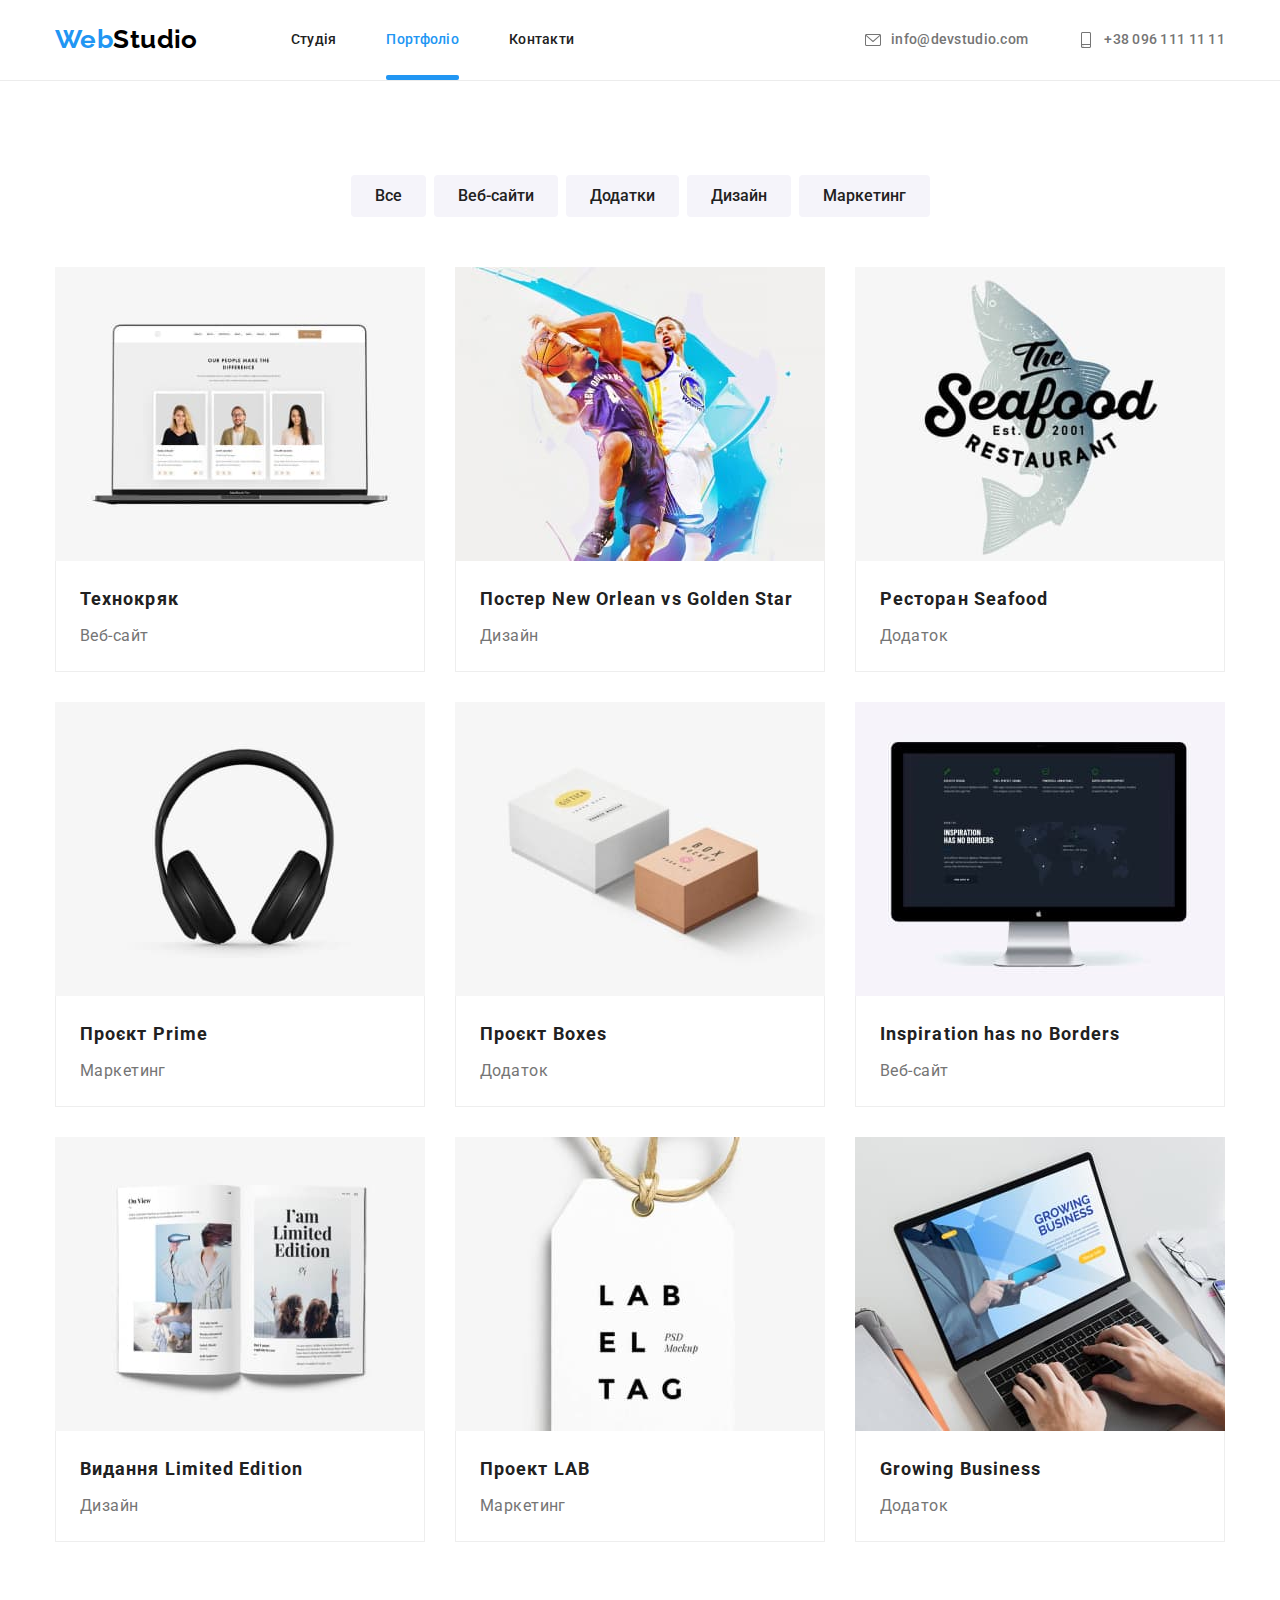
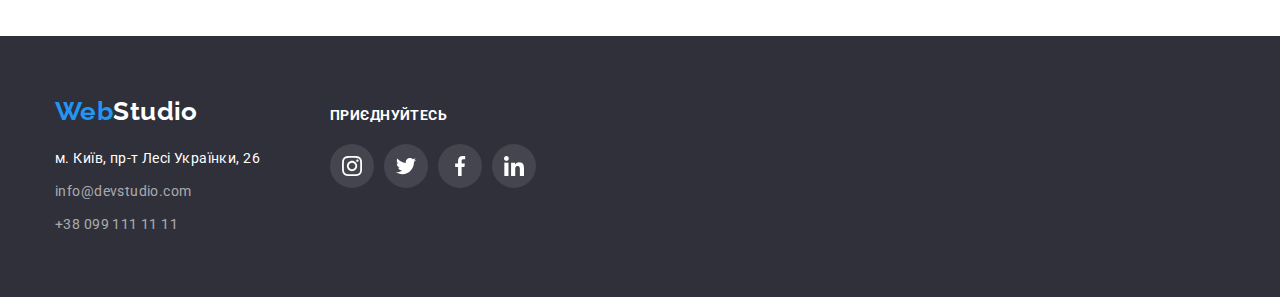
==== portfolio.html @ b6fcfdef "add previous rep" ====
<!DOCTYPE html>
<html lang="uk">
  <head>
    <meta charset="UTF-8" />
    <meta http-equiv="X-UA-Compatible" content="IE=edge" />
    <meta name="viewport" content="width=device-width, initial-scale=1.0" />
    <title>Portfolio</title>
    <link rel="preconnect" href="https://fonts.googleapis.com" />
    <link rel="preconnect" href="https://fonts.gstatic.com" crossorigin />
    <link
      href="https://fonts.googleapis.com/css2?family=Raleway:wght@700&family=Roboto:wght@400;500;700;900&display=swap"
      rel="stylesheet"
    />
    <link
      rel="stylesheet"
      href="https://cdnjs.cloudflare.com/ajax/libs/modern-normalize/1.1.0/modern-normalize.min.css"
    />
    <link rel="stylesheet" href="./css/styles.css" />
  </head>

  <body>
    <!-- шапка -->

    <header class="page-header">
      <div class="container">
        <nav class="nav">
          <a class="logo" href="./index.html"
            ><span class="logo-web">Web</span>Studio</a
          >

          <ul class="site-nav list">
            <li class="item"><a href="./index.html" class="link">Студія</a></li>
            <li class="item current">
              <a href="./portfolio.html" class="link">Портфоліо</a>
            </li>
            <li class="item"><a href="" class="link">Контакти</a></li>
          </ul>
        </nav>

        <ul class="contacts-header list">
          <li class="item">
            <a href="mailto:info@devstudio.com" class="link"
              ><svg class="icons envelope" width="16" height="16">
                <use xlink:href="./images/sprite-icons.svg#envelope" ></use></svg
              >info@devstudio.com</a
            >
          </li>
          <li class="item">
            <a href="tel:+380961111111" class="link"
              ><svg class="icons smartphone" width="16" height="16">
                <use xlink:href="./images/sprite-icons.svg#smartphone"></use></svg
              >+38 096 111 11 11</a
            >
          </li>
        </ul>
      </div>
    </header>

    <!-- Портфоліо -->

    <main>
      <section class="portfolio">
        <div class="container">
          <ul class="list-btn">
            <li class="item-btn">
              <button type="button" class="portfolio-btn">Все</button>
            </li>
            <li class="item-btn">
              <button type="button" class="portfolio-btn">Веб-сайти</button>
            </li>
            <li class="item-btn">
              <button type="button" class="portfolio-btn">Додатки</button>
            </li>
            <li class="item-btn">
              <button type="button" class="portfolio-btn">Дизайн</button>
            </li>
            <li class="item-btn">
              <button type="button" class="portfolio-btn">Маркетинг</button>
            </li>
          </ul>

          <ul class="list">
            <li class="item">
              <a
              class="link-card" href="#" target="_blank">
              <div class="card-overlay">
              <img
                src="./images/imgp1.jpg"
                width="370"
                alt="3 людини на карточках"
              />
              <p class="card-text-overlay">Ресурс пропонує комплексні пропозиції з різним рівнем функціоналу та сервісів. Все це дозволить відвідувачу отримати вичерпні відомості про компанію чи приватну особу.</p>
              </div>
              <div class="card">
                <h2 class="portfolio-title">Технокряк</h2>
                <p>Веб-сайт</p>
              </div>
              </a>
            </li>
            <li class="item">
              <a
              class="link-card" href="#" target="_blank">
              <div class="card-overlay">
              <img
                src="./images/imgp2.jpg"
                width="370"
                alt="2 людини грають в баскетбол"
              />
              <p class="card-text-overlay">Ресурс пропонує комплексні пропозиції з різним рівнем функціоналу та сервісів. Все це дозволить відвідувачу отримати вичерпні відомості про компанію чи приватну особу.</p>
              </div>
              <div class="card">
                <h2 class="portfolio-title">
                  Постер New Orlean vs Golden Star
                </h2>
                <p>Дизайн</p>
              </div>
              </a>
            </li>
            <li class="item">
              <a
              class="link-card" href="#" target="_blank">
              <div class="card-overlay">
              <img src="./images/imgp3.jpg" width="370" alt="логотип риба" />
              <p class="card-text-overlay">Ресурс пропонує комплексні пропозиції з різним рівнем функціоналу та сервісів. Все це дозволить відвідувачу отримати вичерпні відомості про компанію чи приватну особу.</p>
              </div>
              <div class="card">
                <h2 class="portfolio-title">Ресторан Seafood</h2>
                <p>Додаток</p>
              </div>
              </a>
            </li>
            <li class="item">
              <a
              class="link-card" href="#" target="_blank">
              <div class="card-overlay">
              <img src="./images/imgp4.jpg" width="370" alt="навушники" />
              <p class="card-text-overlay">Ресурс пропонує комплексні пропозиції з різним рівнем функціоналу та сервісів. Все це дозволить відвідувачу отримати вичерпні відомості про компанію чи приватну особу.</p>
              </div>
              <div class="card">
                <h2 class="portfolio-title">Проєкт Prime</h2>
                <p>Маркетинг</p>
              </div>
              </a>
            </li>
            <li class="item">
              <a
              class="link-card" href="#" target="_blank">
              <div class="card-overlay">
              <img
                src="./images/imgp5.jpg"
                width="370"
                alt="2 коробки білий та світлокоричневий"
              />
              <p class="card-text-overlay">Ресурс пропонує комплексні пропозиції з різним рівнем функціоналу та сервісів. Все це дозволить відвідувачу отримати вичерпні відомості про компанію чи приватну особу.</p>
              </div>
              <div class="card">
                <h2 class="portfolio-title">Проєкт Boxes</h2>
                <p>Додаток</p>
              </div>
              </a>
            </li>
            <li class="item">
              <a
              class="link-card" href="#" target="_blank">
              <div class="card-overlay">
              <img
                src="./images/imgp6.jpg"
                width="370"
                alt="монітор з зображенням"
              />
              <p class="card-text-overlay">Ресурс пропонує комплексні пропозиції з різним рівнем функціоналу та сервісів. Все це дозволить відвідувачу отримати вичерпні відомості про компанію чи приватну особу.</p>
              </div>
              <div class="card">
                <h2 class="portfolio-title">Inspiration has no Borders</h2>
                <p>Веб-сайт</p>
              </div>
              </a>
            </li>
            <li class="item">
              <a
              class="link-card" href="#" target="_blank">
              <div class="card-overlay">
              <img src="./images/imgp7.jpg" width="370" alt="журнал" />
              <p class="card-text-overlay">Ресурс пропонує комплексні пропозиції з різним рівнем функціоналу та сервісів. Все це дозволить відвідувачу отримати вичерпні відомості про компанію чи приватну особу.</p>
              </div>
              <div class="card">
                <h2 class="portfolio-title">Видання Limited Edition</h2>
                <p>Дизайн</p>
              </div>
              </a>
            </li>
            <li class="item">
              <a
              class="link-card" href="#" target="_blank">
              <div class="card-overlay">
              <img
                src="./images/imgp8.jpg"
                width="370"
                alt="бірка білого кольору"
              />
              <p class="card-text-overlay">Ресурс пропонує комплексні пропозиції з різним рівнем функціоналу та сервісів. Все це дозволить відвідувачу отримати вичерпні відомості про компанію чи приватну особу.</p>
              </div>
              <div class="card">
                <h2 class="portfolio-title">Проект LAB</h2>
                <p>Маркетинг</p>
              </div>
              </a>
            </li>
            <li class="item">
              <a
              class="link-card" href="#" target="_blank">
              <div class="card-overlay">
              <img
                src="./images/imgp9.jpg"
                width="370"
                alt="ноутбук з руками"
              />
              <p class="card-text-overlay">Ресурс пропонує комплексні пропозиції з різним рівнем функціоналу та сервісів. Все це дозволить відвідувачу отримати вичерпні відомості про компанію чи приватну особу.</p>
              </div>
              <div class="card">
                <h2 class="portfolio-title">Growing Business</h2>
                <p>Додаток</p>
              </div>
              </a>
            </li>
          </ul>
        </div>
      </section>
    </main>

    <!-- підвал -->

    <footer class="footer">
      <div class="container">
        <div class="logo-address">
          <a class="logo" href="./index.html"
            ><span class="logo-web">Web</span>Studio</a
          >

          <address>
            <ul class="list">
              <li class="footer-list">
                <a
                  href="https://goo.gl/maps/cwUCHpKbUyFMeZRM7"
                  target="_blank"
                  rel="noopener noreferrer nofollow"
                  class="contacts-footer link address-link"
                  >м. Київ, пр-т Лесі Українки, 26</a
                >
              </li>
              <li class="footer-list">
                <a href="mailto:info@devstudio.com" class="contacts-footer link"
                  >info@devstudio.com</a
                >
              </li>
              <li class="footer-list">
                <a href="tel:+380961111111" class="contacts-footer link"
                  >+38 099 111 11 11</a
                >
              </li>
            </ul>
          </address>
        </div>
        <div class="submit">
          <p class="submit-title">Приєднуйтесь</p>
          <ul class="socials">
            <li class="item">
              <a
                class="socials-links"
                href="https://www.instagram.com/"
                target="_blank"
                ><svg class="icons">
                  <use href="./images/sprite-icons.svg#instagram"></use></svg
              ></a>
            </li>
            <li class="item">
              <a
                class="socials-links"
                href="https://twitter.com/"
                target="_blank"
                ><svg class="icons">
                  <use href="./images/sprite-icons.svg#twitter"></use></svg
              ></a>
            </li>
            <li class="item">
              <a class="socials-links" href="www.facebook.com" target="_blank"
                ><svg class="icons">
                  <use href="./images/sprite-icons.svg#facebook"></use></svg
              ></a>
            </li>
            <li class="item">
              <a
                class="socials-links"
                href="https://linkedin.com/"
                target="_blank"
                ><svg class="icons">
                  <use href="./images/sprite-icons.svg#linkedin"></use></svg
              ></a>
            </li>
          </ul>
        </div>
      </div>
    </footer>
  </body>
</html>
---- css/styles.css ----
:root {
  --bcg-white-color: #ffffff;
  --bcg-grey-color: #f5f4fa;
  --bcg-black-color: #2f303a;
  --btn-blue-color: #2196f3;
  --text-color: #757575;
  --text-h-color: #212121;
  --text-logo-color: #000000;
}

body {
  margin: 0;
  background-color: var(--bcg-white-color);
  color: var(--text-color);
  font-family: "Roboto", sans-serif;
  font-weight: 400;
  font-size: 14px;

  letter-spacing: 0.03em;
}

/* захований текст */

.visually-hidden {
  position: absolute;
  white-space: nowrap;
  width: 1px;
  height: 1px;
  overflow: hidden;
  border: 0;
  padding: 0;
  clip: rect(0 0 0 0);
  clip-path: inset(50%);
  margin: -1px;
}

/* Властивості контейнерів */

.container {
  margin-left: auto;
  margin-right: auto;
  width: 1200px;
  padding: 0 15px;
}

/* обнулення меж списків та заголовків */

.list,
.list-btn {
  padding: 0;
  margin: 0;
  list-style: none;
}

h1,
h2,
h3,
h4,
h5,
h6,
p {
  margin-top: 0;
  margin-bottom: 0;
}

img {
  display: block;
  max-width: 100%;
  height: auto;
}

/* Властивості заголовків */

.section-title {
  font-weight: 700;
  font-size: 36px;
  line-height: 1.16;
  text-align: center;

  color: var(--text-h-color);
}

/* СТУДІЯ */

/* флекс шапки */

.page-header > .container {
  display: flex;
  justify-content: space-between;
}

.nav {
  display: flex;
  justify-content: space-between;
  align-items: center;
}

.nav > .list {
  display: flex;
  padding: 0;
}

/* шапка */

.page-header ul {
  list-style: none;
}

.page-header {
  display: flex;
  border-bottom: 1px solid #ececec;
}

/* логотип */

.logo {
  font-family: "Raleway", sans-serif;
  font-weight: 700;
  font-size: 26px;
  line-height: 1.2;
  color: var(--text-logo-color);
  text-decoration: none;

  margin-right: 93px;
}

.logo-web {
  color: var(--btn-blue-color);
}

/* навігація */

.site-nav .link {
  display: block;
  padding-top: 32px;
  padding-bottom: 32px;

  font-weight: 500;
  font-size: 14px;
  line-height: 1.14;
  letter-spacing: 0.02em;
  color: var(--text-h-color);
  text-decoration: none;

  transition: color 250ms cubic-bezier(0.4, 0, 0.2, 1);
}

.site-nav .item:not(:last-child) {
  margin-right: 50px;
}

.site-nav .item {
  position: relative;
}

.site-nav .link::after {
  content: "";

  position: absolute;
  left: 0;
  bottom: 0;

  display: block;
  width: 100%;
  height: 5px;
  background-color: var(--btn-blue-color);
  border-radius: 2px;

  opacity: 0;
}

.current .link::after,
.current .link {
  color: var(--btn-blue-color);
  opacity: 1;
}

/* Посилання */

.link {
  text-decoration: none;
}

.contacts-header .link:hover,
.contacts-header .link:focus,
.page-header .link:hover,
.page-header .link:focus {
  color: var(--btn-blue-color);
}

/* контакти */

.contacts-header {
  display: flex;
  align-items: center;
  margin-left: auto;

  font-weight: 500;
  font-size: 14px;
  line-height: 1.14;
  letter-spacing: 0.02em;
  color: var(--text-color);
}

.contacts-header .item:not(:last-child) {
  margin-right: 50px;
}

.contacts-header .link {
  display: flex;
  align-items: center;
  padding-top: 32px;
  padding-bottom: 32px;
  color: var(--text-color);

  transition: color 250ms cubic-bezier(0.4, 0, 0.2, 1);
}

/* Іконки */

.contacts-header .icons {
  border: 0;
  margin: 0;
  margin-right: 10px;
  padding: 0;
  fill: currentColor;
}

/* Герой та бекдроп */

.hero {
  background-color: var(--bcg-black-color);
  padding: 200px 0;
  margin-right: auto;
  margin-left: auto;
  height: 600px;
  max-width: 1600px;

  background-image: linear-gradient(
      to right,
      rgba(0, 0, 0, 0.4),
      rgba(47, 48, 58, 0.4) 40%
    ),
    url("../images/hero.jpg");
  background-size: cover;
  background-repeat: no-repeat;
  background-position: center;
}

.hero > .container {
  display: flex;
  flex-direction: column;
  align-items: center;
  justify-content: center;
}

.hero .hero-title {
  margin-top: 0;
  margin-bottom: 30px;

  font-weight: 900;
  font-size: 44px;
  line-height: 1.36;
  text-transform: uppercase;
  letter-spacing: 0.06em;
  text-align: center;
  color: var(--bcg-white-color);
  width: 696px;
}

.backdrop {
  position: fixed;
  top: 0;
  left: 0;
  width: 100%;
  height: 100%;

  background-color: rgba(0, 0, 0, 0.2);

  opacity: 1;
  transition: opacity 250ms cubic-bezier(0.4, 0, 0.2, 1);
}

.backdrop.is-hidden {
  opacity: 0;
  pointer-events: none;
}

.backdrop.is-hidden .modal {
  transform: scale(1.1) translate(-50%, -50%);
  opacity: 0;
}

.modal {
  position: absolute;
  display: flex;
  top: 50%;
  left: 50%;
  transform: scale(1) translate(-50%, -50%);

  min-height: 581px;
  min-width: 528px;
  padding: 15px;

  background-color: var(--bcg-white-color);
  box-shadow: 0px 1px 3px rgba(0, 0, 0, 0.12), 0px 1px 1px rgba(0, 0, 0, 0.14),
    0px 2px 1px rgba(0, 0, 0, 0.2);
  border-radius: 4px;

  opacity: 1;

  transition: transform 250ms cubic-bezier(0.4, 0, 0.2, 1),
    opacity 250ms cubic-bezier(0.4, 0, 0.2, 1);
}

.hero-btn-close {
  position: absolute;
  display: flex;
  justify-content: center;
  align-items: center;
  top: 8px;
  right: 8px;

  width: 30px;
  height: 30px;

  color: var(--text-logo-color);
  background-color: var(--bcg-white-color);
  border: 1px solid rgba(0, 0, 0, 0.1);
  border-radius: 100%;
}

.btn-close-svg {
  width: 11px;
  height: 11px;
  fill: currentColor;
}

.hero-btn-close:hover,
.hero-btn-close:focus {
  /* color: var(--btn-blue-color); */
  border: 1px solid var(--btn-blue-color);
}
/* кнопка */

.hero-btn {
  display: inline-block;
  color: var(--bcg-white-color);
  font-weight: 700;
  font-size: 16px;
  line-height: 1.88;
  align-items: center;
  text-align: center;
  letter-spacing: 0.06em;
  border: 0;
  padding: 10px 32px;
  background: var(--btn-blue-color);
  box-shadow: 0px 4px 4px rgba(0, 0, 0, 0.15);
  border-radius: 4px;
}

.hero-btn:hover,
.hero-btn:focus {
  cursor: pointer;
  background-color: #188ce8;
}

/* Особливості компанії */

.features {
  padding-top: 94px;
}

.features .list {
  display: flex;
  flex-wrap: wrap;
}

.features .item {
  width: 270px;
  margin-right: 30px;
}

.features .item:nth-child(4n) {
  margin-right: 0px;
}

.features-title {
  color: var(--text-h-color);
  font-weight: 700;
  font-size: 14px;
  line-height: 1.14;
  text-transform: uppercase;
  margin-bottom: 10px;
}

.features p {
  font-size: 14px;
  line-height: 1.71;
}

/* Особливості > зображення */

.icon-box {
  display: flex;
  justify-content: center;
  align-items: center;
  margin-bottom: 30px;
  width: 270px;
  height: 120px;
  background-color: var(--bcg-grey-color);
  color: var(--text-h-color);
}

.features-icons {
  border: 0;
  margin: 0;

  width: 70px;
  height: 70px;
  fill: currentColor;
}
/* Чим ми займаємося */

.work {
  padding-top: 94px;
  padding-bottom: 94px;
}

.work .list {
  display: flex;
  flex-wrap: wrap;
}

.work-title {
  margin-bottom: 50px;
}

.work .item {
  margin-right: 30px;
}

.work .item:nth-child(3n) {
  margin-right: 0px;
}

.work > .item > img {
  display: block;
}

.work-overlay {
  position: relative;
}

.work-text-overlay {
  display: flex;
  justify-content: center;
  align-items: center;
  content: "";
  position: absolute;

  width: 100%;
  height: 70px;
  bottom: 0;
  left: 50%;
  transform: translate(-50%, 0%);

  background-color: rgba(47, 48, 58, 0.8);
}

.work-overlay .work-text-forward {
  font-weight: 700;
  font-size: 14px;
  line-height: 1.14;
  text-align: center;
  text-transform: uppercase;

  color: var(--bcg-white-color);
}

/* Команда*/

.team {
  padding-top: 94px;
  padding-bottom: 94px;
}

.team .list {
  display: flex;
  flex-wrap: wrap;
}

.team {
  background-color: var(--bcg-grey-color);
}
.team > .item {
  display: flex;
  justify-content: center;
  align-items: center;
}

.team .item {
  background-color: var(--bcg-white-color);
  box-shadow: 0px 1px 3px rgba(0, 0, 0, 0.12), 0px 1px 1px rgba(0, 0, 0, 0.14),
    0px 2px 1px rgba(0, 0, 0, 0.2);
  border-radius: 0px 0px 4px 4px;

  margin-right: 30px;
}

.team .item:nth-child(4n) {
  margin-right: 0;
}

.team-title {
  margin-bottom: 50px;
}

.team img {
  display: block;
}

.name-title {
  color: var(--text-h-color);
  font-weight: 500;
  font-size: 16px;
  line-height: 1.19;
  padding-top: 30px;
  margin-bottom: 10px;
  text-align: center;
}

.team p {
  font-size: 16px;
  line-height: 1.19;
  margin-bottom: 16px;
  text-align: center;
}

.team p:hover {
  text-shadow: 0px 4px 4px rgba(0, 0, 0, 0.25);
}
.team p:focus {
  text-shadow: 0px 4px 4px rgba(0, 0, 0, 0.25);
}

.socials {
  padding: 0;
  display: flex;
  list-style: none;
  margin: 0 32px;
  padding-bottom: 30px;
  justify-content: space-between;
}

/* Іконки соціальної мережи команди */

.socials-links {
  display: flex;
  align-items: center;
  justify-content: center;
  width: 44px;
  height: 44px;
  border: 0;
  border-radius: 50%;
  color: #afb1b8;
  transition: color 250ms cubic-bezier(0.4, 0, 0.2, 1), background-color 250ms cubic-bezier(0.4, 0, 0.2, 1);
}

.socials-links .icons {
  display: flex;
  align-self: center;
  width: 20px;
  height: 20px;
  fill: currentColor;
}

.socials-links:hover,
.socials-links:focus {
  background-color: var(--btn-blue-color);
  color: var(--bcg-white-color);
}

/* Клієнти */

.clients {
  padding-bottom: 94px;
  padding-top: 94px;
}

.clients-title {
  margin-bottom: 50px;
}

.clients-list {
  display: flex;
  justify-content: center;
}

.clients-list > .item:not(:last-child) {
  margin-right: 30px;
}

.clients-list .clients-link {
  display: flex;
  align-items: center;
  justify-content: center;

  width: 170px;
  height: 92px;
  color: #afb1b8;
  border: 1px solid #afb1b8;
  border-radius: 4px;
  cursor: pointer;

  transition: color 250ms cubic-bezier(0.4, 0, 0.2, 1), border-color 250ms cubic-bezier(0.4, 0, 0.2, 1);
}

.clients-link .icons {
  fill: currentColor;
}

.clients-list .clients-link:focus,
.clients-list .clients-link:hover {
  color: var(--btn-blue-color);
  border-color: var(--btn-blue-color);
}

/* Підвал */

.footer {
  display: flex;
  background-color: var(--bcg-black-color);
  color: var(--bcg-white-color);
  padding-top: 60px;
  padding-bottom: 60px;
}

.footer-list .address-link {
  color: rgba(255, 255, 255, 1);
}



.footer .container {
  display: flex;
}

.footer .socials-links .socials {
  display: flex;
}

.footer .logo-address li:not(:last-child) {
  margin-bottom: 9px;
}

.logo-address {
  margin-right: 70px;
}

.footer .logo {
  display: inline-block;
  color: var(--bcg-white-color);
  margin-bottom: 20px;
  margin-right: 0;
  padding-right: 0;
}

.contacts-footer {
  font-style: normal;
  font-weight: 400;
  font-size: 14px;
  line-height: 1.71;
  color: rgba(255, 255, 255, 0.6);

  transition: color 250ms cubic-bezier(0.4, 0, 0.2, 1);
}

.footer-list .contacts-footer:hover,
.footer-list .contacts-footer:focus {
  color: var(--btn-blue-color);
}

.footer .submit {
  padding-top: 12px;
}

.submit .socials {
  margin: 0;
  padding-bottom: 0;
}

.submit .socials-links {
  display: flex;
  padding: 0;
  margin: 0;

  align-items: center;
  justify-content: center;

  width: 44px;
  height: 44px;
  border-radius: 50%;

  background-color: rgba(255, 255, 255, 0.1);
  color: var(--bcg-white-color);

  transition: background-color 250ms cubic-bezier(0.4, 0, 0.2, 1);
}

.submit .socials-links:hover,
.submit .socials-links:focus {
  background-color: var(--btn-blue-color);
}

.submit .item:not(:last-child) {
  margin-top: 0;
  margin-right: 10px;
}

.submit .item {
  margin: 0;
}

.submit .socials-links .icons {
  width: 20px;
  height: 20px;
  fill: currentColor;

  transition: color 250ms cubic-bezier(0.4, 0, 0.2, 1);
}

.socials-links .icons:hover,
.socials-links .icons:focus {
  color: var(--bcg-white-color);
}

.submit-title {
  margin: 0;
  margin-bottom: 20px;

  color: var(--bcg-white-color);

  font-weight: 700;
  line-height: 1.14;
  text-transform: uppercase;
}

/* ПОРТФОЛІО */

.portfolio {
  padding-top: 94px;
  padding-bottom: 94px;
}

/* Фільт */

.portfolio .list-btn {
  display: flex;
  justify-content: center;
  margin-bottom: 50px;
}

.portfolio-btn {
  font-family: "Roboto", sans-serif;
  background-color: var(--bcg-grey-color);
  color: var(--text-h-color);
  font-style: normal;
  font-weight: 500;
  font-size: 16px;
  line-height: 1.62;
  text-align: center;

  border-color: transparent;
  border-radius: 4px;
  padding: 6px 22px;

  transform: background-color 250ms cubic-bezier(0.4, 0, 0.2, 1),
    color 250ms cubic-bezier(0.4, 0, 0.2, 1),
    box-shadow 250ms cubic-bezier(0.4, 0, 0.2, 1);
}

.item-btn:not(:last-child) {
  margin-right: 8px;
}

.portfolio-btn:hover,
.portfolio-btn:focus {
  background-color: var(--btn-blue-color);
  color: var(--bcg-white-color);
  cursor: pointer;
  box-shadow: 0px 3px 1px rgba(0, 0, 0, 0.1), 0px 1px 2px rgba(0, 0, 0, 0.08),
    0px 2px 2px rgba(0, 0, 0, 0.12);
}

/* Список робіт */

.portfolio .list {
  display: flex;
  flex-wrap: wrap;
}

/* .portfolio .item:hover,
.portfolio .item:focus {
  
} */

.portfolio .item:not(:nth-child(3n)) {
  margin-right: 30px;
}

.portfolio .item:not(:nth-last-child(-n + 3)) {
  margin-bottom: 30px;
}

.link-card {
  display: block;
  text-decoration: none;
}

.link-card:hover,
.link-card:focus {
  box-shadow: 0px 1px 1px rgba(0, 0, 0, 0.12), 0px 4px 4px rgba(0, 0, 0, 0.06),
    1px 4px 6px rgba(0, 0, 0, 0.16);
}

.card {
  border: 1px solid #eeeeee;
  padding: 20px 24px;
  border-top: 0;
}

.card p {
  font-size: 16px;
  line-height: 1.88;
  text-decoration: none;
  color: var(--text-color);
}

.portfolio-title {
  color: var(--text-h-color);
  font-weight: 700;
  font-size: 18px;
  line-height: 2;
  letter-spacing: 0.06em;
  margin-bottom: 4px;
}

.card-overlay {
  position: relative;
  overflow: hidden;
}

.card-text-overlay {
  content: "";
  position: absolute;
  display: inline-block;
  width: 100%;
  height: 100%;
  top: 0;

  font-weight: 400;
  font-size: 18px;
  line-height: 1.55;
  margin: 0;
  padding: 32px 24px;

  transform: translateY(101%);
  transition: transform 250ms cubic-bezier(0.4, 0, 0.2, 1);

  color: var(--bcg-white-color);
  background-color: rgba(33, 150, 243, 0.9);
}

.card-overlay:hover .card-text-overlay,
.card-overlay .card-text-overlay:focus {
  transform: translateY(0);
}
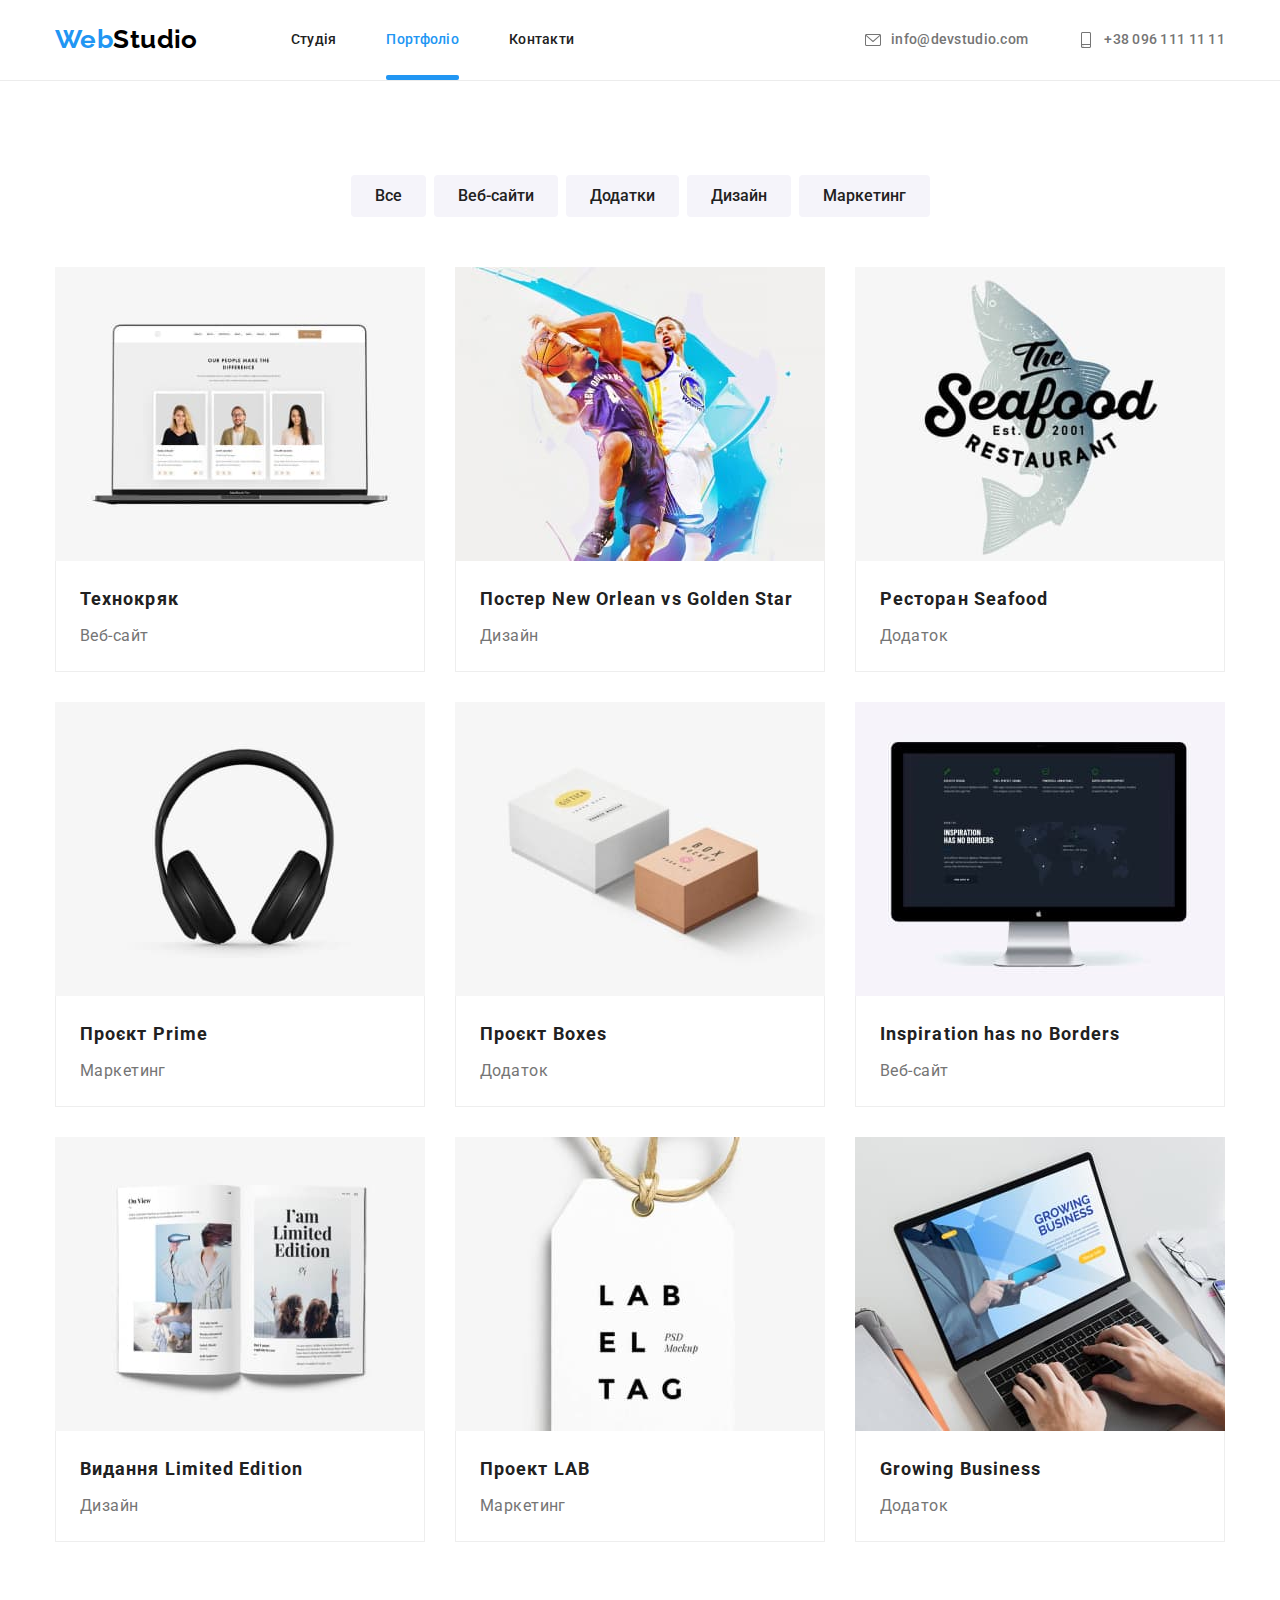
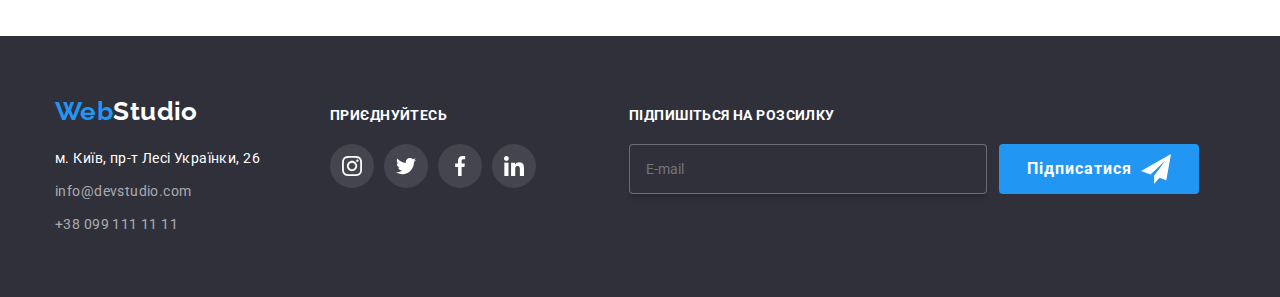
==== commit 67a489f1: "add submit in footer" ====
--- a/portfolio.html
+++ b/portfolio.html
@@ -41,14 +41,16 @@
           <li class="item">
             <a href="mailto:info@devstudio.com" class="link"
               ><svg class="icons envelope" width="16" height="16">
-                <use xlink:href="./images/sprite-icons.svg#envelope" ></use></svg
+                <use xlink:href="./images/sprite-icons.svg#envelope"></use></svg
               >info@devstudio.com</a
             >
           </li>
           <li class="item">
             <a href="tel:+380961111111" class="link"
               ><svg class="icons smartphone" width="16" height="16">
-                <use xlink:href="./images/sprite-icons.svg#smartphone"></use></svg
+                <use
+                  xlink:href="./images/sprite-icons.svg#smartphone"
+                ></use></svg
               >+38 096 111 11 11</a
             >
           </li>
@@ -81,146 +83,177 @@
 
           <ul class="list">
             <li class="item">
-              <a
-              class="link-card" href="#" target="_blank">
-              <div class="card-overlay">
-              <img
-                src="./images/imgp1.jpg"
-                width="370"
-                alt="3 людини на карточках"
-              />
-              <p class="card-text-overlay">Ресурс пропонує комплексні пропозиції з різним рівнем функціоналу та сервісів. Все це дозволить відвідувачу отримати вичерпні відомості про компанію чи приватну особу.</p>
-              </div>
-              <div class="card">
-                <h2 class="portfolio-title">Технокряк</h2>
-                <p>Веб-сайт</p>
-              </div>
-              </a>
-            </li>
-            <li class="item">
-              <a
-              class="link-card" href="#" target="_blank">
-              <div class="card-overlay">
-              <img
-                src="./images/imgp2.jpg"
-                width="370"
-                alt="2 людини грають в баскетбол"
-              />
-              <p class="card-text-overlay">Ресурс пропонує комплексні пропозиції з різним рівнем функціоналу та сервісів. Все це дозволить відвідувачу отримати вичерпні відомості про компанію чи приватну особу.</p>
-              </div>
-              <div class="card">
-                <h2 class="portfolio-title">
-                  Постер New Orlean vs Golden Star
-                </h2>
-                <p>Дизайн</p>
-              </div>
-              </a>
-            </li>
-            <li class="item">
-              <a
-              class="link-card" href="#" target="_blank">
-              <div class="card-overlay">
-              <img src="./images/imgp3.jpg" width="370" alt="логотип риба" />
-              <p class="card-text-overlay">Ресурс пропонує комплексні пропозиції з різним рівнем функціоналу та сервісів. Все це дозволить відвідувачу отримати вичерпні відомості про компанію чи приватну особу.</p>
-              </div>
-              <div class="card">
-                <h2 class="portfolio-title">Ресторан Seafood</h2>
-                <p>Додаток</p>
-              </div>
-              </a>
-            </li>
-            <li class="item">
-              <a
-              class="link-card" href="#" target="_blank">
-              <div class="card-overlay">
-              <img src="./images/imgp4.jpg" width="370" alt="навушники" />
-              <p class="card-text-overlay">Ресурс пропонує комплексні пропозиції з різним рівнем функціоналу та сервісів. Все це дозволить відвідувачу отримати вичерпні відомості про компанію чи приватну особу.</p>
-              </div>
-              <div class="card">
-                <h2 class="portfolio-title">Проєкт Prime</h2>
-                <p>Маркетинг</p>
-              </div>
-              </a>
-            </li>
-            <li class="item">
-              <a
-              class="link-card" href="#" target="_blank">
-              <div class="card-overlay">
-              <img
-                src="./images/imgp5.jpg"
-                width="370"
-                alt="2 коробки білий та світлокоричневий"
-              />
-              <p class="card-text-overlay">Ресурс пропонує комплексні пропозиції з різним рівнем функціоналу та сервісів. Все це дозволить відвідувачу отримати вичерпні відомості про компанію чи приватну особу.</p>
-              </div>
-              <div class="card">
-                <h2 class="portfolio-title">Проєкт Boxes</h2>
-                <p>Додаток</p>
-              </div>
-              </a>
-            </li>
-            <li class="item">
-              <a
-              class="link-card" href="#" target="_blank">
-              <div class="card-overlay">
-              <img
-                src="./images/imgp6.jpg"
-                width="370"
-                alt="монітор з зображенням"
-              />
-              <p class="card-text-overlay">Ресурс пропонує комплексні пропозиції з різним рівнем функціоналу та сервісів. Все це дозволить відвідувачу отримати вичерпні відомості про компанію чи приватну особу.</p>
-              </div>
-              <div class="card">
-                <h2 class="portfolio-title">Inspiration has no Borders</h2>
-                <p>Веб-сайт</p>
-              </div>
-              </a>
-            </li>
-            <li class="item">
-              <a
-              class="link-card" href="#" target="_blank">
-              <div class="card-overlay">
-              <img src="./images/imgp7.jpg" width="370" alt="журнал" />
-              <p class="card-text-overlay">Ресурс пропонує комплексні пропозиції з різним рівнем функціоналу та сервісів. Все це дозволить відвідувачу отримати вичерпні відомості про компанію чи приватну особу.</p>
-              </div>
-              <div class="card">
-                <h2 class="portfolio-title">Видання Limited Edition</h2>
-                <p>Дизайн</p>
-              </div>
-              </a>
-            </li>
-            <li class="item">
-              <a
-              class="link-card" href="#" target="_blank">
-              <div class="card-overlay">
-              <img
-                src="./images/imgp8.jpg"
-                width="370"
-                alt="бірка білого кольору"
-              />
-              <p class="card-text-overlay">Ресурс пропонує комплексні пропозиції з різним рівнем функціоналу та сервісів. Все це дозволить відвідувачу отримати вичерпні відомості про компанію чи приватну особу.</p>
-              </div>
-              <div class="card">
-                <h2 class="portfolio-title">Проект LAB</h2>
-                <p>Маркетинг</p>
-              </div>
-              </a>
-            </li>
-            <li class="item">
-              <a
-              class="link-card" href="#" target="_blank">
-              <div class="card-overlay">
-              <img
-                src="./images/imgp9.jpg"
-                width="370"
-                alt="ноутбук з руками"
-              />
-              <p class="card-text-overlay">Ресурс пропонує комплексні пропозиції з різним рівнем функціоналу та сервісів. Все це дозволить відвідувачу отримати вичерпні відомості про компанію чи приватну особу.</p>
-              </div>
-              <div class="card">
-                <h2 class="portfolio-title">Growing Business</h2>
-                <p>Додаток</p>
-              </div>
+              <a class="link-card" href="#" target="_blank">
+                <div class="card-overlay">
+                  <img
+                    src="./images/imgp1.jpg"
+                    width="370"
+                    alt="3 людини на карточках"
+                  />
+                  <p class="card-text-overlay">
+                    Ресурс пропонує комплексні пропозиції з різним рівнем
+                    функціоналу та сервісів. Все це дозволить відвідувачу
+                    отримати вичерпні відомості про компанію чи приватну особу.
+                  </p>
+                </div>
+                <div class="card">
+                  <h2 class="portfolio-title">Технокряк</h2>
+                  <p>Веб-сайт</p>
+                </div>
+              </a>
+            </li>
+            <li class="item">
+              <a class="link-card" href="#" target="_blank">
+                <div class="card-overlay">
+                  <img
+                    src="./images/imgp2.jpg"
+                    width="370"
+                    alt="2 людини грають в баскетбол"
+                  />
+                  <p class="card-text-overlay">
+                    Ресурс пропонує комплексні пропозиції з різним рівнем
+                    функціоналу та сервісів. Все це дозволить відвідувачу
+                    отримати вичерпні відомості про компанію чи приватну особу.
+                  </p>
+                </div>
+                <div class="card">
+                  <h2 class="portfolio-title">
+                    Постер New Orlean vs Golden Star
+                  </h2>
+                  <p>Дизайн</p>
+                </div>
+              </a>
+            </li>
+            <li class="item">
+              <a class="link-card" href="#" target="_blank">
+                <div class="card-overlay">
+                  <img
+                    src="./images/imgp3.jpg"
+                    width="370"
+                    alt="логотип риба"
+                  />
+                  <p class="card-text-overlay">
+                    Ресурс пропонує комплексні пропозиції з різним рівнем
+                    функціоналу та сервісів. Все це дозволить відвідувачу
+                    отримати вичерпні відомості про компанію чи приватну особу.
+                  </p>
+                </div>
+                <div class="card">
+                  <h2 class="portfolio-title">Ресторан Seafood</h2>
+                  <p>Додаток</p>
+                </div>
+              </a>
+            </li>
+            <li class="item">
+              <a class="link-card" href="#" target="_blank">
+                <div class="card-overlay">
+                  <img src="./images/imgp4.jpg" width="370" alt="навушники" />
+                  <p class="card-text-overlay">
+                    Ресурс пропонує комплексні пропозиції з різним рівнем
+                    функціоналу та сервісів. Все це дозволить відвідувачу
+                    отримати вичерпні відомості про компанію чи приватну особу.
+                  </p>
+                </div>
+                <div class="card">
+                  <h2 class="portfolio-title">Проєкт Prime</h2>
+                  <p>Маркетинг</p>
+                </div>
+              </a>
+            </li>
+            <li class="item">
+              <a class="link-card" href="#" target="_blank">
+                <div class="card-overlay">
+                  <img
+                    src="./images/imgp5.jpg"
+                    width="370"
+                    alt="2 коробки білий та світлокоричневий"
+                  />
+                  <p class="card-text-overlay">
+                    Ресурс пропонує комплексні пропозиції з різним рівнем
+                    функціоналу та сервісів. Все це дозволить відвідувачу
+                    отримати вичерпні відомості про компанію чи приватну особу.
+                  </p>
+                </div>
+                <div class="card">
+                  <h2 class="portfolio-title">Проєкт Boxes</h2>
+                  <p>Додаток</p>
+                </div>
+              </a>
+            </li>
+            <li class="item">
+              <a class="link-card" href="#" target="_blank">
+                <div class="card-overlay">
+                  <img
+                    src="./images/imgp6.jpg"
+                    width="370"
+                    alt="монітор з зображенням"
+                  />
+                  <p class="card-text-overlay">
+                    Ресурс пропонує комплексні пропозиції з різним рівнем
+                    функціоналу та сервісів. Все це дозволить відвідувачу
+                    отримати вичерпні відомості про компанію чи приватну особу.
+                  </p>
+                </div>
+                <div class="card">
+                  <h2 class="portfolio-title">Inspiration has no Borders</h2>
+                  <p>Веб-сайт</p>
+                </div>
+              </a>
+            </li>
+            <li class="item">
+              <a class="link-card" href="#" target="_blank">
+                <div class="card-overlay">
+                  <img src="./images/imgp7.jpg" width="370" alt="журнал" />
+                  <p class="card-text-overlay">
+                    Ресурс пропонує комплексні пропозиції з різним рівнем
+                    функціоналу та сервісів. Все це дозволить відвідувачу
+                    отримати вичерпні відомості про компанію чи приватну особу.
+                  </p>
+                </div>
+                <div class="card">
+                  <h2 class="portfolio-title">Видання Limited Edition</h2>
+                  <p>Дизайн</p>
+                </div>
+              </a>
+            </li>
+            <li class="item">
+              <a class="link-card" href="#" target="_blank">
+                <div class="card-overlay">
+                  <img
+                    src="./images/imgp8.jpg"
+                    width="370"
+                    alt="бірка білого кольору"
+                  />
+                  <p class="card-text-overlay">
+                    Ресурс пропонує комплексні пропозиції з різним рівнем
+                    функціоналу та сервісів. Все це дозволить відвідувачу
+                    отримати вичерпні відомості про компанію чи приватну особу.
+                  </p>
+                </div>
+                <div class="card">
+                  <h2 class="portfolio-title">Проект LAB</h2>
+                  <p>Маркетинг</p>
+                </div>
+              </a>
+            </li>
+            <li class="item">
+              <a class="link-card" href="#" target="_blank">
+                <div class="card-overlay">
+                  <img
+                    src="./images/imgp9.jpg"
+                    width="370"
+                    alt="ноутбук з руками"
+                  />
+                  <p class="card-text-overlay">
+                    Ресурс пропонує комплексні пропозиції з різним рівнем
+                    функціоналу та сервісів. Все це дозволить відвідувачу
+                    отримати вичерпні відомості про компанію чи приватну особу.
+                  </p>
+                </div>
+                <div class="card">
+                  <h2 class="portfolio-title">Growing Business</h2>
+                  <p>Додаток</p>
+                </div>
               </a>
             </li>
           </ul>
@@ -299,6 +332,26 @@
             </li>
           </ul>
         </div>
+        <div class="footer-form-submit">
+          <p class="submit-title">Підпишіться на розсилку</p>
+          <div class="from-submit">
+            <input
+              type="email"
+              placeholder="E-mail"
+              name="mail"
+              class="footer-input"
+            />
+            <button type="submit" class="footer-btn">
+              Підписатися
+              <svg class="footer-submit-box" width="30" height="30">
+                <use
+                  class="footer-submit-icon"
+                  href="./images/sprite-icons.svg#icon-send"
+                ></use>
+              </svg>
+            </button>
+          </div>
+        </div>
       </div>
     </footer>
   </body>
--- a/css/styles.css
+++ b/css/styles.css
@@ -69,6 +69,10 @@
   height: auto;
 }
 
+:focus-visible {
+  outline: none;
+}
+
 /* Властивості заголовків */
 
 .section-title {
@@ -297,10 +301,10 @@
   top: 50%;
   left: 50%;
   transform: scale(1) translate(-50%, -50%);
+  margin: 0;
 
   min-height: 581px;
   min-width: 528px;
-  padding: 15px;
 
   background-color: var(--bcg-white-color);
   box-shadow: 0px 1px 3px rgba(0, 0, 0, 0.12), 0px 1px 1px rgba(0, 0, 0, 0.14),
@@ -320,6 +324,7 @@
   align-items: center;
   top: 8px;
   right: 8px;
+  margin: 0;
 
   width: 30px;
   height: 30px;
@@ -338,8 +343,8 @@
 
 .hero-btn-close:hover,
 .hero-btn-close:focus {
-  /* color: var(--btn-blue-color); */
-  border: 1px solid var(--btn-blue-color);
+  color: var(--btn-blue-color);
+  /* border: 1px solid var(--btn-blue-color); */
 }
 /* кнопка */
 
@@ -363,6 +368,203 @@
 .hero-btn:focus {
   cursor: pointer;
   background-color: #188ce8;
+}
+
+/* Форма модалки */
+
+.modal-form {
+  display: flex;
+  flex-direction: column;
+
+  min-height: 100%;
+  width: 100%;
+
+  font-weight: 400;
+  font-size: 12px;
+  line-height: 1.17;
+  letter-spacing: 0.01em;
+  color: var(--text-color);
+
+  padding: 40px;
+}
+
+.modal-title {
+  font-weight: 700;
+  font-size: 20px;
+  line-height: 1.15;
+  text-align: center;
+  color: var(--text-h-color);
+  margin-bottom: 12px;
+}
+
+.form-field {
+  display: flex;
+  flex-direction: column;
+  position: relative;
+
+  transition: border 250ms cubic-bezier(0.4, 0, 0.2, 1);
+}
+
+.form-field label {
+  margin-bottom: 4px;
+}
+
+.form-field input {
+  margin: 0;
+  padding: 12px;
+  padding-left: 42px;
+  border: 1px solid rgba(33, 33, 33, 0.2);
+  border-radius: 4px;
+  margin-bottom: 10px;
+  cursor: pointer;
+}
+
+.form-icon-box {
+  position: absolute;
+  top: 63%;
+  left: 12px;
+  transform: translateY(-63%);
+}
+
+.form-box {
+  color: var(--text-h-color);
+}
+
+.form-icon {
+  fill: currentColor;
+}
+
+.form-input:focus-visible,
+.form-textarea:focus-visible {
+  outline: none;
+}
+
+.form-field:focus-within > .form-input,
+.form-field:focus-within > .form-textarea {
+  border: 1px solid var(--btn-blue-color);
+}
+
+.form-field:focus-within > .form-icon-box .form-box {
+  color: var(--btn-blue-color);
+}
+
+.form-textarea {
+  resize: none;
+  margin: 0;
+  padding: 12px 16px;
+  height: 120px;
+  margin-bottom: 20px;
+  cursor: pointer;
+
+  border: 1px solid rgba(33, 33, 33, 0.2);
+  border-radius: 4px;
+
+  transition: border 250ms cubic-bezier(0.4, 0, 0.2, 1);
+}
+
+.form-textarea::placeholder {
+  font-weight: 400;
+  font-size: 12px;
+  line-height: 1.17px;
+  letter-spacing: 0.01em;
+  color: rgba(117, 117, 117, 0.5);
+}
+
+.policy {
+  display: flex;
+  justify-content: center;
+  align-items: center;
+  margin-bottom: 30px;
+}
+
+.policy-label,
+.policy-link {
+  font-weight: 400;
+  font-size: 14px;
+  line-height: 1.71;
+  letter-spacing: 0.03em;
+}
+
+.policy-input {
+  -webkit-appearance: none;
+  -moz-appearance: none;
+  appearance: none;
+  margin-right: 7px;
+}
+
+.policy-label {
+  display: flex;
+  align-items: center;
+  margin-right: 7px;
+  color: var(--text-color);
+}
+
+.policy-link {
+  color: var(--btn-blue-color);
+}
+
+.policy-checkbox {
+  display: flex;
+  justify-content: center;
+  align-items: center;
+  width: 16px;
+  height: 15px;
+  margin-right: 7px;
+
+  border: 2px solid var(--text-h-color);
+  border-radius: 4px;
+
+  transition: background-color 250ms cubic-bezier(0.4, 0, 0.2, 1);
+}
+
+.policy-box-icon {
+  color: var(--bcg-white-color);
+}
+
+.policy-icon {
+  width: 11px;
+  height: 8px;
+  fill: currentColor;
+}
+
+.policy-input:checked + .policy-checkbox {
+  background-color: var(--btn-blue-color);
+  border: 0;
+}
+
+/* кнопка відправки заявки */
+
+.policy-btn {
+  display: flex;
+  justify-content: center;
+}
+
+.form-btn-submit {
+  align-items: center;
+  text-align: center;
+
+  width: 200px;
+  height: 50px;
+
+  font-weight: 700;
+  font-size: 16px;
+  line-height: 1.88;
+  letter-spacing: 0.06em;
+  cursor: pointer;
+
+  color: var(--bcg-white-color);
+  background: var(--btn-blue-color);
+  border: 0;
+  border-radius: 4px;
+
+  transition: background 250ms cubic-bezier(0.4, 0, 0.2, 1),
+    box-shadow 250ms cubic-bezier(0.4, 0, 0.2, 1);
+}
+
+.form-btn-submit:hover,
+.form-btn-submit:focus {
+  background: #188ce8;
+  box-shadow: 0px 4px 4px rgba(0, 0, 0, 0.15);
 }
 
 /* Особливості компанії */
@@ -564,7 +766,8 @@
   border: 0;
   border-radius: 50%;
   color: #afb1b8;
-  transition: color 250ms cubic-bezier(0.4, 0, 0.2, 1), background-color 250ms cubic-bezier(0.4, 0, 0.2, 1);
+  transition: color 250ms cubic-bezier(0.4, 0, 0.2, 1),
+    background-color 250ms cubic-bezier(0.4, 0, 0.2, 1);
 }
 
 .socials-links .icons {
@@ -613,7 +816,8 @@
   border-radius: 4px;
   cursor: pointer;
 
-  transition: color 250ms cubic-bezier(0.4, 0, 0.2, 1), border-color 250ms cubic-bezier(0.4, 0, 0.2, 1);
+  transition: color 250ms cubic-bezier(0.4, 0, 0.2, 1),
+    border-color 250ms cubic-bezier(0.4, 0, 0.2, 1);
 }
 
 .clients-link .icons {
@@ -639,8 +843,6 @@
 .footer-list .address-link {
   color: rgba(255, 255, 255, 1);
 }
-
-
 
 .footer .container {
   display: flex;
@@ -683,6 +885,7 @@
 
 .footer .submit {
   padding-top: 12px;
+  margin-right: 93px;
 }
 
 .submit .socials {
@@ -742,8 +945,82 @@
   color: var(--bcg-white-color);
 
   font-weight: 700;
+  font-size: 14px;
   line-height: 1.14;
   text-transform: uppercase;
+}
+
+/* Підвал підписка */
+
+.footer-form-submit {
+  padding-top: 12px;
+}
+
+.from-submit {
+  display: flex;
+  justify-content: space-between;
+  align-items: center;
+  width: 570px;
+}
+
+.footer-input {
+  width: 358px;
+  height: 50px;
+  padding: 15px 16px;
+  border: 1px solid rgba(255, 255, 255, 0.3);
+  box-shadow: 0px 4px 4px rgba(0, 0, 0, 0.15);
+  border-radius: 4px;
+  color: var(--bcg-white-color);
+  background-color: #2f303a;
+
+  transition: border 250ms cubic-bezier(0.4, 0, 0.2, 1);
+}
+
+.footer-input:focus {
+  border: 1px solid var(--btn-blue-color);
+}
+
+.footer-btn {
+  display: flex;
+  justify-content: space-between;
+  align-items: center;
+  margin: 0;
+  padding: 0 28px;
+  width: 200px;
+  height: 50px;
+
+  font-weight: 700;
+  font-size: 16px;
+  line-height: 1.88;
+  letter-spacing: 0.06em;
+  color: var(--bcg-white-color);
+
+  background-color: var(--btn-blue-color);
+  border-radius: 4px;
+  border: none;
+  cursor: pointer;
+
+  transition: background-color 250ms cubic-bezier(0.4, 0, 0.2, 1),
+    box-shadow 250ms cubic-bezier(0.4, 0, 0.2, 1);
+}
+
+.footer-btn:hover,
+.footer-btn:focus {
+  background-color: #188ce8;
+  box-shadow: 0px 4px 4px rgba(0, 0, 0, 0.15);
+}
+
+.footer-submit-box {
+  display: flex;
+  justify-content: center;
+  align-items: center;
+  color: var(--bcg-white-color);
+}
+
+.footer-submit-icon {
+  width: 24px;
+  height: 24px;
+  fill: currentColor;
 }
 
 /* ПОРТФОЛІО */
